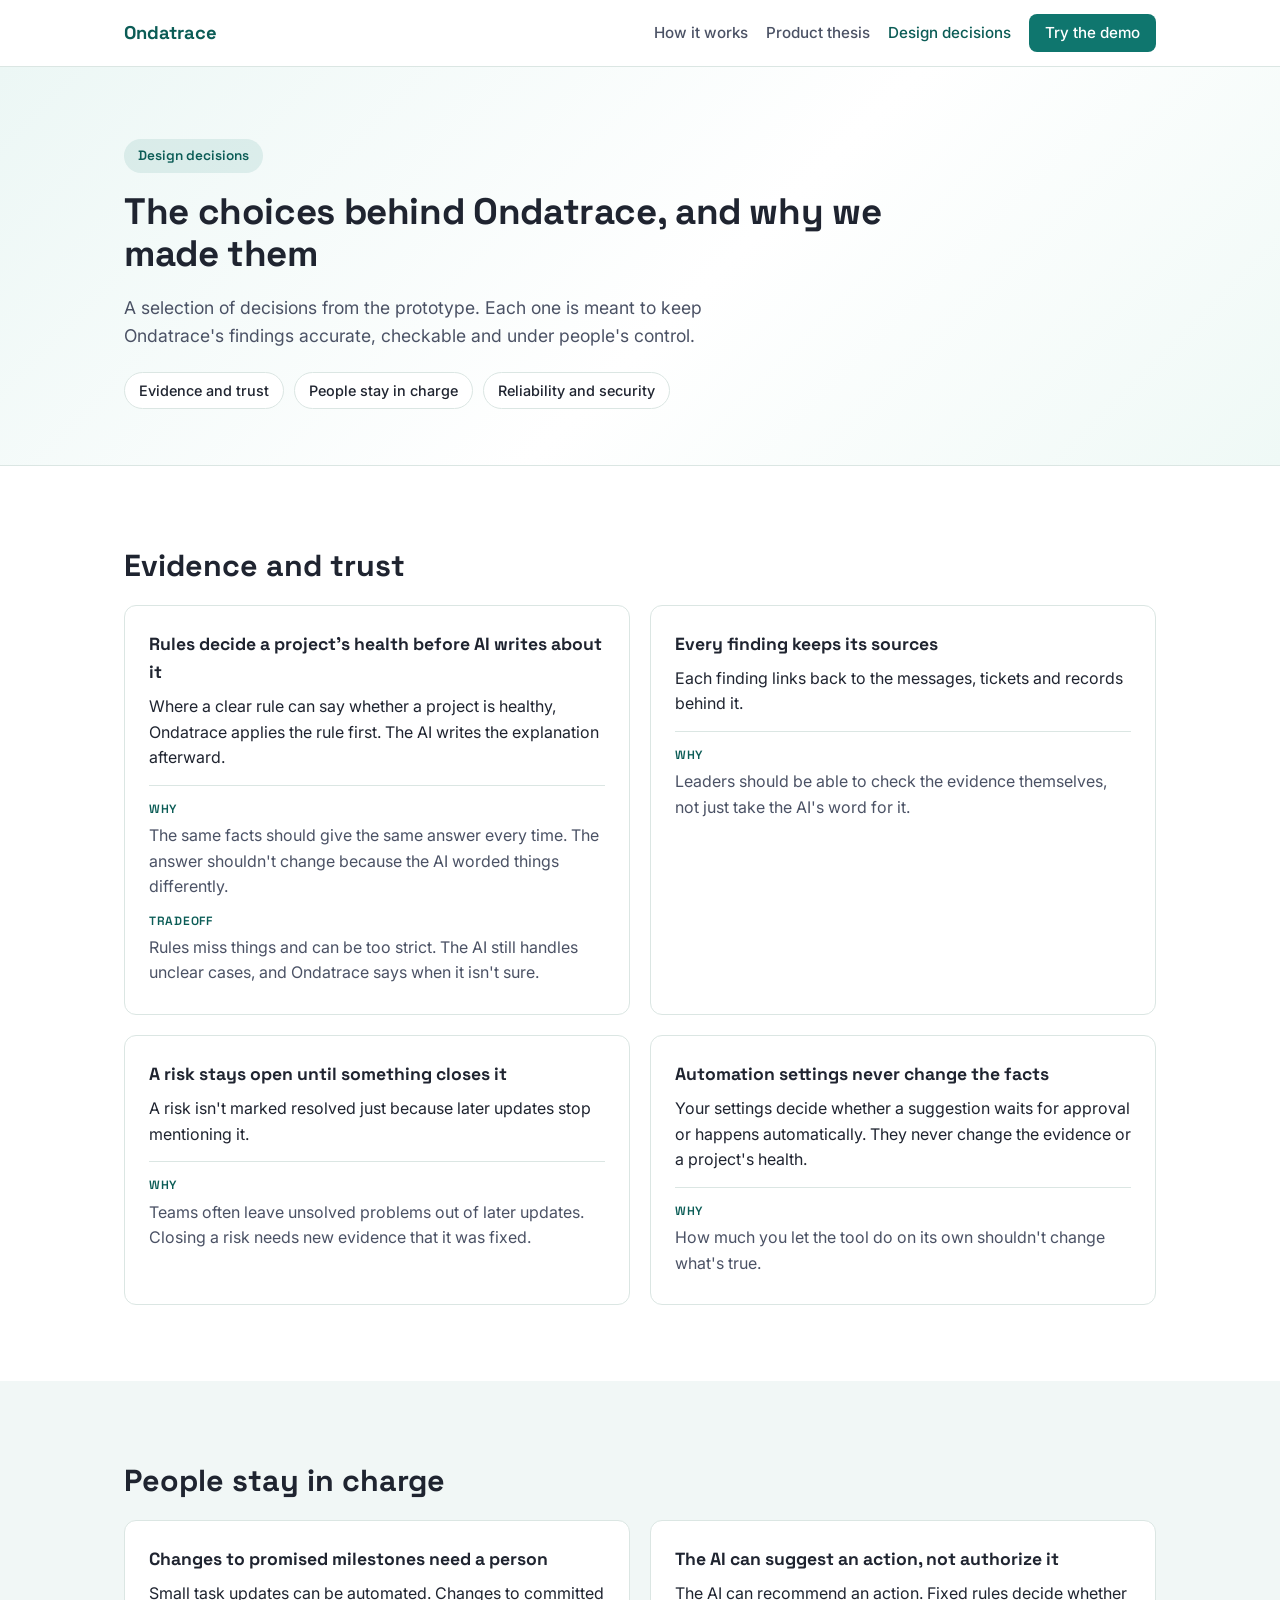
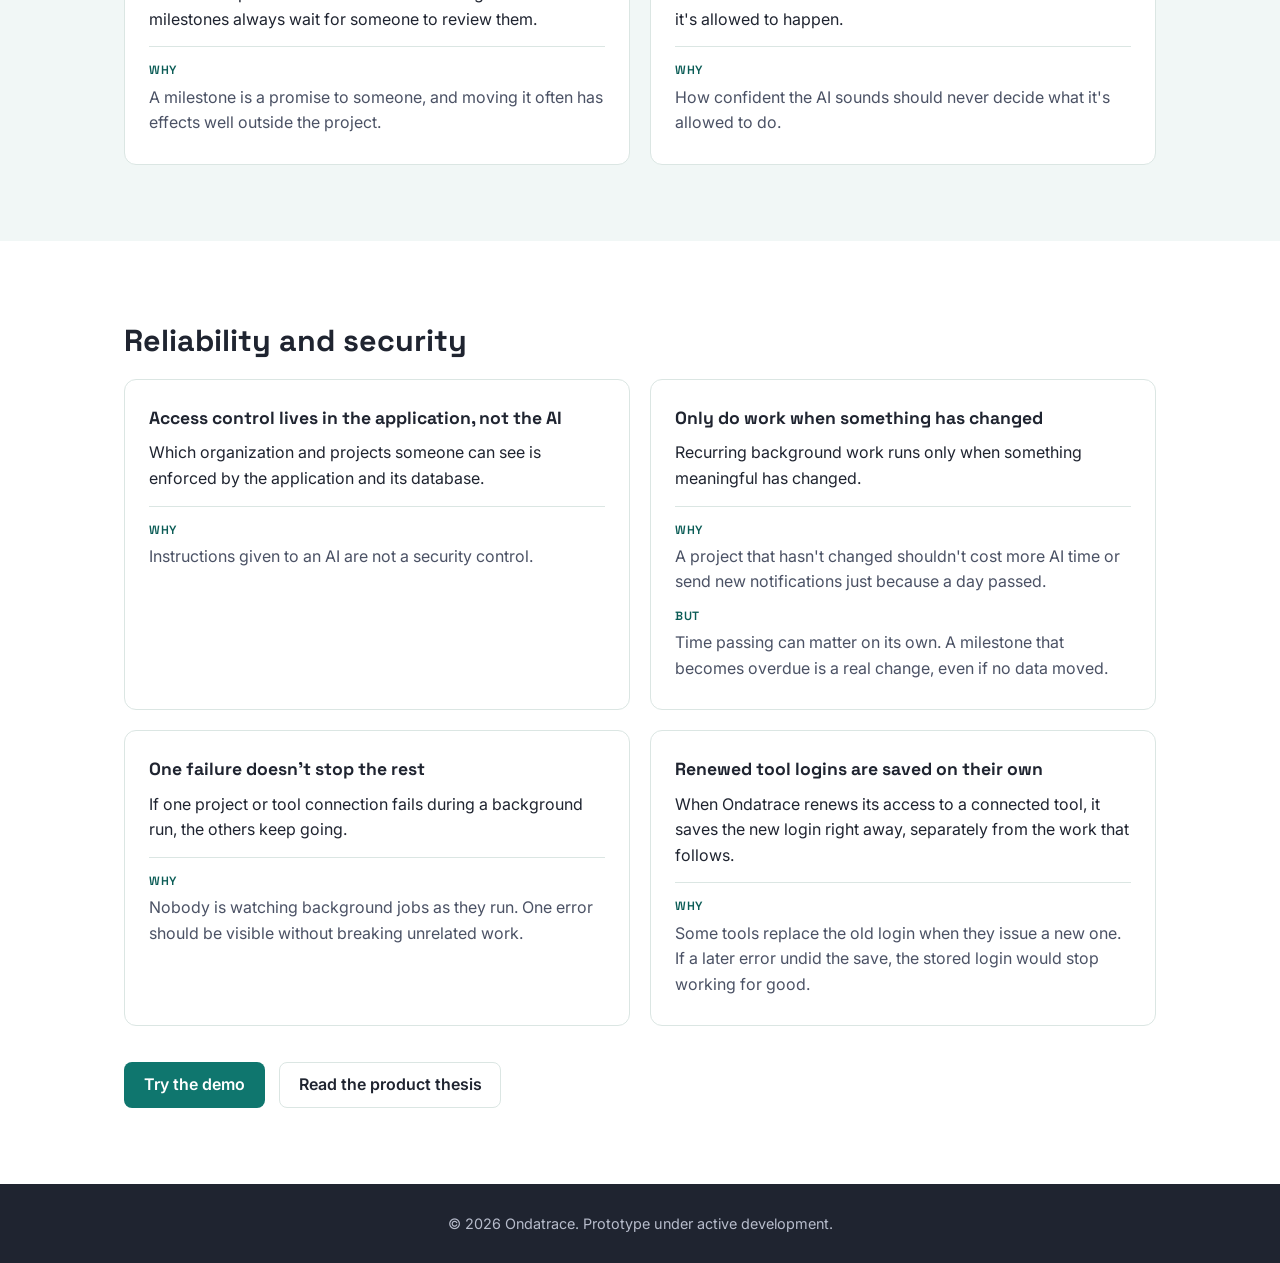
==== decisions/index.html @ 9f0ce98e "Rewrite the site in plain language and lead with the demo - The homepage now introduces the interact" ====
<!DOCTYPE html>
<html lang="en">
<head>
  <meta charset="UTF-8">
  <meta name="viewport" content="width=device-width, initial-scale=1.0">
  <meta name="color-scheme" content="light dark">
  <title>Design decisions — Ondatrace</title>
  <meta name="description" content="Choices made in the Ondatrace prototype, and the reasons behind them.">
  <link rel="icon" type="image/svg+xml" href="../favicon.svg">
  <link rel="preconnect" href="https://fonts.googleapis.com">
  <link rel="preconnect" href="https://fonts.gstatic.com" crossorigin>
  <link href="https://fonts.googleapis.com/css2?family=Space+Grotesk:wght@500;600;700&family=Inter:wght@400;500;600;700&display=swap" rel="stylesheet">
  <link rel="stylesheet" href="../style.css">
</head>
<body>
  <a href="#top" class="skip-link">Skip to main content</a>

  <header class="topbar">
    <div class="wrap topbar-inner">
      <a href="../" class="brand">Ondatrace</a>
      <nav class="topnav">
        <a href="../#how">How it works</a>
        <a href="../thesis/">Product thesis</a>
        <a href="../decisions/" aria-current="page">Design decisions</a>
        <a href="../try/" class="btn btn-small">Try the demo</a>
      </nav>
    </div>
  </header>

  <main id="top" tabindex="-1">
    <section class="doc-hero">
      <div class="wrap">
        <p class="hero-eyebrow">Design decisions</p>
        <h1>The choices behind Ondatrace, and why we made them</h1>
        <p class="doc-lede">A selection of decisions from the prototype. Each one is meant to keep Ondatrace's findings accurate, checkable and under people's control.</p>
        <nav class="doc-toc" aria-label="Decision groups">
          <a href="#trust">Evidence and trust</a>
          <a href="#people">People stay in charge</a>
          <a href="#reliability">Reliability and security</a>
        </nav>
      </div>
    </section>

    <section class="section" id="trust">
      <div class="wrap">
        <h2>Evidence and trust</h2>
        <div class="decisions">
          <article class="card decision">
            <h3>Rules decide a project's health before AI writes about it</h3>
            <p>Where a clear rule can say whether a project is healthy, Ondatrace applies the rule first. The AI writes the explanation afterward.</p>
            <dl>
              <dt>Why</dt><dd>The same facts should give the same answer every time. The answer shouldn't change because the AI worded things differently.</dd>
              <dt>Tradeoff</dt><dd>Rules miss things and can be too strict. The AI still handles unclear cases, and Ondatrace says when it isn't sure.</dd>
            </dl>
          </article>
          <article class="card decision">
            <h3>Every finding keeps its sources</h3>
            <p>Each finding links back to the messages, tickets and records behind it.</p>
            <dl>
              <dt>Why</dt><dd>Leaders should be able to check the evidence themselves, not just take the AI's word for it.</dd>
            </dl>
          </article>
          <article class="card decision">
            <h3>A risk stays open until something closes it</h3>
            <p>A risk isn't marked resolved just because later updates stop mentioning it.</p>
            <dl>
              <dt>Why</dt><dd>Teams often leave unsolved problems out of later updates. Closing a risk needs new evidence that it was fixed.</dd>
            </dl>
          </article>
          <article class="card decision">
            <h3>Automation settings never change the facts</h3>
            <p>Your settings decide whether a suggestion waits for approval or happens automatically. They never change the evidence or a project's health.</p>
            <dl>
              <dt>Why</dt><dd>How much you let the tool do on its own shouldn't change what's true.</dd>
            </dl>
          </article>
        </div>
      </div>
    </section>

    <section class="section section-alt" id="people">
      <div class="wrap">
        <h2>People stay in charge</h2>
        <div class="decisions">
          <article class="card decision">
            <h3>Changes to promised milestones need a person</h3>
            <p>Small task updates can be automated. Changes to committed milestones always wait for someone to review them.</p>
            <dl>
              <dt>Why</dt><dd>A milestone is a promise to someone, and moving it often has effects well outside the project.</dd>
            </dl>
          </article>
          <article class="card decision">
            <h3>The AI can suggest an action, not authorize it</h3>
            <p>The AI can recommend an action. Fixed rules decide whether it's allowed to happen.</p>
            <dl>
              <dt>Why</dt><dd>How confident the AI sounds should never decide what it's allowed to do.</dd>
            </dl>
          </article>
        </div>
      </div>
    </section>

    <section class="section" id="reliability">
      <div class="wrap">
        <h2>Reliability and security</h2>
        <div class="decisions">
          <article class="card decision">
            <h3>Access control lives in the application, not the AI</h3>
            <p>Which organization and projects someone can see is enforced by the application and its database.</p>
            <dl>
              <dt>Why</dt><dd>Instructions given to an AI are not a security control.</dd>
            </dl>
          </article>
          <article class="card decision">
            <h3>Only do work when something has changed</h3>
            <p>Recurring background work runs only when something meaningful has changed.</p>
            <dl>
              <dt>Why</dt><dd>A project that hasn't changed shouldn't cost more AI time or send new notifications just because a day passed.</dd>
              <dt>But</dt><dd>Time passing can matter on its own. A milestone that becomes overdue is a real change, even if no data moved.</dd>
            </dl>
          </article>
          <article class="card decision">
            <h3>One failure doesn't stop the rest</h3>
            <p>If one project or tool connection fails during a background run, the others keep going.</p>
            <dl>
              <dt>Why</dt><dd>Nobody is watching background jobs as they run. One error should be visible without breaking unrelated work.</dd>
            </dl>
          </article>
          <article class="card decision">
            <h3>Renewed tool logins are saved on their own</h3>
            <p>When Ondatrace renews its access to a connected tool, it saves the new login right away, separately from the work that follows.</p>
            <dl>
              <dt>Why</dt><dd>Some tools replace the old login when they issue a new one. If a later error undid the save, the stored login would stop working for good.</dd>
            </dl>
          </article>
        </div>
        <div class="hero-ctas" style="margin-top:36px">
          <a href="../try/" class="btn btn-primary">Try the demo</a>
          <a href="../thesis/" class="btn btn-ghost">Read the product thesis</a>
        </div>
      </div>
    </section>
  </main>

  <footer class="site-footer">
    <div class="wrap footer-inner">
      <p>&copy; 2026 Ondatrace. Prototype under active development.</p>
    </div>
  </footer>
</body>
</html>
---- style.css ----
:root {
  /* Matches the real product's own accent exactly (webapp/static/style.css) -- the marketing
     site previously used an unrelated blue/terracotta/cream palette that predated the webapp's
     own researched teal decision (blue-calm + green-restorative intersection, ~5.6:1 on white).
     A visitor should see the same brand on the site as in the product they sign up for. */
  --primary: #0f766e;
  --primary-dark: #0b5c56;
  /* Warm amber accent, reused from the product's own amber-family semantic color
     (status_agent's "at_risk" badge uses the same #92400e as its text color) rather than an
     arbitrary new hue -- ~7.1:1 on white. */
  --accent: #92400e;
  --bg: #ffffff;
  --bg-alt: #f1f7f6;
  --ink: #1f2430;
  --ink-soft: #4b5265;
  --border: #dbe6e3;
  --white: #ffffff;
  /* The footer band is always a dark navy panel in both themes, the same way the teal CTA panel
     below it is -- it never inherits from --ink, which flips meaning under dark mode. */
  --footer-bg: #1f2430;
  /* Accent color used as TEXT/icon color directly against the page background (links, icons,
     the hero eyebrow badge). Kept separate from --primary, which also serves as a button
     background and must stay a strong, saturated teal in both themes -- a color that reads well
     as small text against near-black would be too light to use as a filled button. */
  --accent-ink: var(--primary-dark);
  --accent-ink-bg: rgba(15, 118, 110, 0.1);
  --topbar-bg: rgba(255, 255, 255, 0.92);
  --hero-gradient: linear-gradient(135deg, #ecf7f5 0%, #ffffff 55%, #eff9f6 100%);

  --font-display: "Space Grotesk", "Inter", sans-serif;
  --font-body: "Inter", -apple-system, BlinkMacSystemFont, sans-serif;
}

/* ---------- dark mode ----------
   Two blocks with identical values, on purpose: the media-query block follows the visitor's OS
   setting by default, and the attribute block lets the on-page toggle override it explicitly in
   either direction (a manual "light" choice on a dark system, or "dark" on a light one). Plain
   CSS has no way to share the two without duplicating the declarations. */
@media (prefers-color-scheme: dark) {
  :root:not([data-theme="light"]) {
    --bg: #0d1117;
    --bg-alt: #131a22;
    --ink: #e6edf3;
    --ink-soft: #9aa4b2;
    --border: #333d49;
    --white: #161d27;
    --accent: #fbbf24;
    --accent-ink: #5eead4;
    --accent-ink-bg: rgba(45, 212, 191, 0.16);
    --topbar-bg: rgba(13, 17, 23, 0.9);
    --hero-gradient: linear-gradient(135deg, #0f1a19 0%, #0d1117 55%, #101a19 100%);
  }
}

:root[data-theme="dark"] {
  --bg: #0d1117;
  --bg-alt: #131a22;
  --ink: #e6edf3;
  --ink-soft: #9aa4b2;
  --border: #333d49;
  --white: #161d27;
  --accent: #fbbf24;
  --accent-ink: #5eead4;
  --accent-ink-bg: rgba(45, 212, 191, 0.16);
  --topbar-bg: rgba(13, 17, 23, 0.9);
  --hero-gradient: linear-gradient(135deg, #0f1a19 0%, #0d1117 55%, #101a19 100%);
}

/* ---------- larger text ---------- */
:root[data-text-size="large"] { font-size: 118%; }

* { box-sizing: border-box; }

html { scroll-behavior: smooth; }

body {
  margin: 0;
  background: var(--bg);
  color: var(--ink);
  font-family: var(--font-body);
  line-height: 1.6;
}

h1, h2, h3 { font-family: var(--font-display); color: var(--ink); margin: 0; }

.wrap {
  max-width: 1080px;
  margin: 0 auto;
  padding: 0 24px;
}

/* ---------- accessibility ---------- */
.skip-link {
  position: absolute;
  top: -48px;
  left: 12px;
  z-index: 100;
  background: var(--primary);
  color: #fff;
  padding: 10px 18px;
  border-radius: 8px;
  text-decoration: none;
  font-weight: 600;
  transition: top 0.15s ease;
}
.skip-link:focus { top: 12px; }

:focus-visible {
  outline: 2px solid var(--accent-ink);
  outline-offset: 2px;
}

/* ---------- topbar ---------- */
.topbar {
  position: sticky;
  top: 0;
  z-index: 10;
  background: var(--topbar-bg);
  backdrop-filter: blur(6px);
  border-bottom: 1px solid var(--border);
}

.topbar-inner {
  display: flex;
  align-items: center;
  justify-content: space-between;
  padding-top: 14px;
  padding-bottom: 14px;
}

.topbar-brand-group {
  display: flex;
  align-items: center;
  gap: 0.6rem;
}

/* Brand mascot -- the same component/animation as the real webapp's header, so the brand carries
   through from marketing site to product. Body/head/eyes use currentColor via --accent-ink so it
   automatically follows the same light/dark accent color everything else on this page already uses. */
.mascot-btn {
  display: inline-flex;
  align-items: center;
  justify-content: center;
  position: relative;
  background: none;
  border: none;
  padding: 0;
  cursor: pointer;
  color: var(--accent-ink);
}

.mascot-btn .mascot-body,
.mascot-btn .mascot-head,
.mascot-btn .mascot-arm-static,
.mascot-btn .mascot-arm-wave rect {
  fill: currentColor;
}

.mascot-btn .mascot-antenna { stroke: var(--accent); stroke-width: 2; }
.mascot-btn .mascot-antenna-tip { fill: var(--accent); }

.mascot-btn .mascot-arm-wave {
  transform-box: fill-box;
  transform-origin: 50% 0%;
}

@keyframes mascot-wave {
  0%, 100% { transform: rotate(0deg); }
  20% { transform: rotate(-30deg); }
  40% { transform: rotate(-50deg); }
  60% { transform: rotate(-30deg); }
  80% { transform: rotate(-50deg); }
}

.mascot-waving .mascot-arm-wave { animation: mascot-wave 0.8s ease-in-out; }

/* Assemble: each of the mascot's 9 accent pieces "pops" into place in a staggered sequence, on a
   plain click AND as the finale of the click-all-10-agent-robots combo below. */
.mascot-assemble > * {
  transform-box: fill-box;
  transform-origin: center;
}

@keyframes mascot-piece-pop {
  0% { transform: scale(0); opacity: 0; }
  55% { transform: scale(1.3); opacity: 1; }
  100% { transform: scale(1); opacity: 1; }
}

.mascot-piece-pop { animation: mascot-piece-pop 0.35s ease-out both; }

/* A short, encouraging line from the mascot -- a small bit of fun on top of what's otherwise a
   routine "did you check on your projects today" nudge. */
.mascot-quote-bubble {
  position: absolute;
  top: 100%;
  left: 50%;
  transform: translate(-50%, 4px) scale(0.9);
  background: var(--ink);
  color: var(--bg);
  font-size: 0.72rem;
  font-weight: 500;
  padding: 5px 9px;
  border-radius: 6px;
  white-space: nowrap;
  opacity: 0;
  pointer-events: none;
  transition: opacity 0.25s ease, transform 0.25s ease;
  z-index: 20;
}

.mascot-quote-bubble.mascot-quote-visible {
  opacity: 1;
  transform: translate(-50%, 8px) scale(1);
}

@media (prefers-reduced-motion: reduce) {
  .mascot-waving .mascot-arm-wave { animation: none; }
  .mascot-piece-pop { animation: none; }
  .mascot-quote-bubble { transition: opacity 0.01s linear; }
}

.brand {
  font-family: var(--font-display);
  font-weight: 700;
  font-size: 1.15rem;
  color: var(--accent-ink);
  text-decoration: none;
  display: inline-flex;
  align-items: center;
  gap: 0.4em;
}

.brand-mark {
  display: inline-block;
  width: 0.7em;
  height: 0.7em;
  border-radius: 3px;
  background: var(--primary);
  cursor: pointer;
}

.topnav { display: flex; align-items: center; gap: 18px; }

.topnav a {
  color: var(--ink-soft);
  text-decoration: none;
  font-weight: 500;
  font-size: 0.95rem;
}

.topnav a:hover { color: var(--accent-ink); }

/* ---------- icon buttons (theme / text-size toggles) ---------- */
.icon-btn {
  display: inline-flex;
  align-items: center;
  justify-content: center;
  width: 34px;
  height: 34px;
  padding: 0;
  background: none;
  border: 1.5px solid var(--border);
  border-radius: 8px;
  color: var(--ink-soft);
  font-family: var(--font-display);
  font-weight: 700;
  font-size: 0.9rem;
  cursor: pointer;
}
.icon-btn:hover { border-color: var(--accent-ink); color: var(--accent-ink); }
.icon-btn svg { width: 18px; height: 18px; }

/* Which icon shows is driven by CSS, not the `hidden` attribute -- keyed off data-theme (and the
   OS preference when no explicit choice has been made) the same way every color variable above
   already is. */
.icon-sun { display: none; }
.icon-moon { display: inline; }
@media (prefers-color-scheme: dark) {
  :root:not([data-theme="light"]) .icon-sun { display: inline; }
  :root:not([data-theme="light"]) .icon-moon { display: none; }
}
:root[data-theme="dark"] .icon-sun { display: inline; }
:root[data-theme="dark"] .icon-moon { display: none; }

/* ---------- buttons ---------- */
.btn {
  display: inline-block;
  border-radius: 8px;
  font-weight: 600;
  text-decoration: none;
  transition: transform 0.1s ease, box-shadow 0.15s ease;
}

.btn-primary {
  background: var(--primary);
  color: #fff;
  padding: 10px 20px;
}
.btn-primary:hover { background: var(--primary-dark); }

.btn-ghost {
  background: transparent;
  color: var(--ink);
  border: 1.5px solid var(--border);
  padding: 8.5px 18.5px;
}
.btn-ghost:hover { border-color: var(--accent-ink); color: var(--accent-ink); }

.btn-small { padding: 7px 16px; font-size: 0.9rem; color: #fff !important; background: var(--primary); }
.btn-small:hover { background: var(--primary-dark); }

.btn-large { font-size: 1.05rem; padding: 13px 26px; }

.hero-ctas .btn:hover { transform: translateY(-1px); }

/* ---------- hero ---------- */
.hero {
  /* Monochromatic teal wash, not a blue-to-purple blend -- a subtle tint of the brand's own
     primary rather than an unrelated multi-hue gradient. */
  background: var(--hero-gradient);
  padding: 96px 0 88px;
  border-bottom: 1px solid var(--border);
}

.hero-inner { max-width: 780px; }

.hero-eyebrow {
  display: inline-block;
  background: var(--accent-ink-bg);
  color: var(--accent-ink);
  font-family: var(--font-display);
  font-weight: 600;
  font-size: 0.85rem;
  padding: 6px 14px;
  border-radius: 999px;
  margin: 0 0 18px;
}

.hero h1 {
  font-size: 2.6rem;
  line-height: 1.15;
  letter-spacing: -0.01em;
  margin-bottom: 22px;
}

.hero-sub {
  font-size: 1.15rem;
  color: var(--ink-soft);
  max-width: 640px;
  margin-bottom: 34px;
}

.hero-ctas { display: flex; gap: 14px; flex-wrap: wrap; }

/* ---------- sections ---------- */
.section { padding: 76px 0; }
.section-alt { background: var(--bg-alt); }

.section h2 {
  font-size: 1.9rem;
  margin-bottom: 14px;
  display: flex;
  align-items: center;
  gap: 10px;
}

/* Replaces emoji section markers -- outline SVGs, single color via currentColor, no icon
   font/library dependency (matches this site's own zero-build-step convention). */
.section-icon {
  width: 1.4rem;
  height: 1.4rem;
  color: var(--accent-ink);
  flex-shrink: 0;
}

.section-lede {
  font-size: 1.05rem;
  color: var(--ink-soft);
  max-width: 700px;
  margin-bottom: 40px;
}

/* ---------- cards ---------- */
.cards {
  display: grid;
  gap: 20px;
}

.cards-3 { grid-template-columns: repeat(3, 1fr); }
.cards-agents { grid-template-columns: repeat(2, 1fr); }

.card {
  background: var(--white);
  border: 1px solid var(--border);
  border-radius: 12px;
  padding: 24px;
}

.card h3 {
  font-size: 1.1rem;
  margin-bottom: 8px;
}

.card p { margin: 0; color: var(--ink-soft); }

.card-example { border-left: 3px solid var(--accent); }

.eyebrow {
  font-family: var(--font-display);
  font-weight: 600;
  color: var(--accent);
  font-size: 0.8rem;
  text-transform: uppercase;
  letter-spacing: 0.06em;
  margin: 0 0 10px;
}

.agent-name {
  font-family: var(--font-display);
  font-weight: 600;
  font-size: 1.05rem;
  color: var(--ink);
  margin: 0 0 8px;
  display: flex;
  align-items: center;
  gap: 0.5em;
}

.agent-robot { flex-shrink: 0; }

.agent-robot-btn {
  display: inline-flex;
  align-items: center;
  justify-content: center;
  flex-shrink: 0;
  background: none;
  border: none;
  padding: 6px;
  margin: -6px 0;
  line-height: 0;
  cursor: pointer;
}

@keyframes robot-nod { 0%, 100% { transform: rotate(0deg); } 30% { transform: rotate(-10deg); } 60% { transform: rotate(7deg); } }
@keyframes robot-tick { 0%, 100% { transform: scale(1); } 45% { transform: scale(1.25); } }
@keyframes robot-blink { 0%, 60%, 100% { opacity: 1; } 30% { opacity: 0.25; } }
@keyframes robot-shake { 0%, 100% { transform: translateX(0); } 20% { transform: translateX(-4px); } 40% { transform: translateX(4px); } 60% { transform: translateX(-3px); } 80% { transform: translateX(3px); } }
@keyframes robot-bounce { 0%, 100% { transform: translateY(0); } 30% { transform: translateY(-7px); } 55% { transform: translateY(0); } 75% { transform: translateY(-3px); } }
@keyframes robot-scan { 0%, 100% { transform: scale(1); } 50% { transform: scale(1.18); } }
@keyframes robot-wiggle { 0%, 100% { transform: rotate(0deg); } 25% { transform: rotate(10deg); } 50% { transform: rotate(-10deg); } 75% { transform: rotate(6deg); } }
@keyframes robot-broadcast { 0%, 100% { transform: scale(1); opacity: 1; } 50% { transform: scale(1.3); opacity: 0.55; } }
@keyframes robot-spin { 0% { transform: rotate(0deg); } 100% { transform: rotate(360deg); } }
@keyframes robot-flip { 0% { transform: rotateX(0deg); } 100% { transform: rotateX(360deg); } }

.robot-play-nod { animation: robot-nod 0.7s ease-in-out; }
.robot-play-tick { animation: robot-tick 0.5s ease; }
.robot-play-blink { animation: robot-blink 0.6s ease-in-out 2; }
.robot-play-shake { animation: robot-shake 0.5s ease-in-out; }
.robot-play-bounce { animation: robot-bounce 0.7s ease-in-out; }
.robot-play-scan { animation: robot-scan 0.8s ease-in-out; }
.robot-play-wiggle { animation: robot-wiggle 0.6s ease-in-out; }
.robot-play-broadcast { animation: robot-broadcast 0.7s ease-in-out; }
.robot-play-spin { animation: robot-spin 0.6s ease-in-out; }
.robot-play-flip { animation: robot-flip 0.7s ease-in-out; }

@media (prefers-reduced-motion: reduce) {
  .robot-play-nod, .robot-play-tick, .robot-play-blink, .robot-play-shake, .robot-play-bounce,
  .robot-play-scan, .robot-play-wiggle, .robot-play-broadcast, .robot-play-spin, .robot-play-flip {
    animation: none;
  }
}

.agents-footnote {
  margin-top: 30px;
  color: var(--ink-soft);
  font-size: 0.95rem;
}

/* ---------- status pills ---------- */
.pill {
  display: inline-block;
  padding: 1px 9px;
  border-radius: 999px;
  font-size: 0.82rem;
  font-weight: 600;
  white-space: nowrap;
}
.pill-on_track { background: #dcfce7; color: #166534; }
.pill-at_risk { background: #fef3c7; color: #92400e; }
.pill-off_track { background: #fee2e2; color: #991b1b; }
.pill-insufficient { background: #e5e7eb; color: #374151; }

/* ---------- pricing ---------- */
.pricing-box {
  background: var(--white);
  border: 1px solid var(--border);
  border-radius: 12px;
  padding: 32px;
  max-width: 640px;
}

.pricing-line { margin: 0 0 12px; }
.pricing-line:last-child { margin-bottom: 0; }
.muted { color: var(--ink-soft); font-size: 0.92rem; }

/* ---------- CTA footer ---------- */
.cta-footer {
  /* Monochromatic within the teal family, not a blue-to-purple blend. Always a dark teal panel
     regardless of page theme, same reasoning as --footer-bg below. */
  background: linear-gradient(120deg, var(--primary) 0%, #0b4f4a 100%);
  padding: 72px 0;
  text-align: center;
}

.cta-footer h2 {
  color: #fff;
  font-size: 2rem;
  margin-bottom: 14px;
}

.cta-footer p {
  color: rgba(255, 255, 255, 0.85);
  font-size: 1.05rem;
  margin: 0 0 26px;
}

.cta-footer .btn-primary {
  background: #fff;
  color: var(--primary-dark);
}
.cta-footer .btn-primary:hover { background: #f4f4f5; }

.cta-with-robot {
  display: flex;
  align-items: center;
  justify-content: center;
  gap: 14px;
}

/* The click-all-10-combo's landing spot (see the inline script) -- hidden until the combo fires,
   then fades/scales in. Always a light color, not the theme-following --accent-ink: the CTA
   panel is always a dark teal gradient regardless of page theme, and --accent-ink resolves to a
   DARK teal in light mode, which would be invisible against it. */
.cta-robot {
  color: #fff;
  opacity: 0;
  transform: scale(0.4);
  transition: opacity 0.3s ease, transform 0.3s ease;
}
.cta-robot.cta-robot-visible { opacity: 1; transform: scale(1); }

/* ---------- footer ---------- */
.site-footer {
  background: var(--footer-bg);
  padding: 28px 0;
}

.footer-inner p {
  margin: 0;
  color: #b7bccb;
  font-size: 0.9rem;
  text-align: center;
}

/* ---------- logo click animation (just for fun) ---------- */
@keyframes mark-pop {
  0% { transform: rotate(0deg) scale(1); border-radius: 3px; }
  35% { transform: rotate(180deg) scale(1.4); border-radius: 50%; }
  70% { transform: rotate(300deg) scale(0.85); border-radius: 3px; }
  100% { transform: rotate(360deg) scale(1); border-radius: 3px; }
}
.mark-pop { animation: mark-pop 0.6s ease; }

.confetti-dot {
  position: fixed;
  width: 8px;
  height: 8px;
  border-radius: 50%;
  pointer-events: none;
  z-index: 999;
  transform: translate(-50%, -50%);
  animation: confetti-burst 0.6s ease-out forwards;
}
@keyframes confetti-burst {
  0% { transform: translate(-50%, -50%) scale(1); opacity: 1; }
  100% { transform: translate(calc(-50% + var(--dx)), calc(-50% + var(--dy))) scale(0.4); opacity: 0; }
}
@media (prefers-reduced-motion: reduce) {
  .mark-pop { animation: none; }
  .confetti-dot { animation: none; opacity: 0; }
}

/* ---------- responsive ---------- */
@media (max-width: 760px) {
  .hero { padding: 64px 0 56px; }
  .hero h1 { font-size: 1.9rem; }
  .cards-3, .cards-agents { grid-template-columns: 1fr; }
  .topnav { gap: 10px; }
  .topnav a:not(.btn) { display: none; }
}

/* ---------- document pages (product thesis, design decisions) ---------- */
.topnav a[aria-current="page"] { color: var(--accent-ink); }

.doc-hero {
  background: var(--hero-gradient);
  padding: 72px 0 56px;
  border-bottom: 1px solid var(--border);
}
.doc-hero h1 { font-size: 2.3rem; line-height: 1.15; letter-spacing: -0.01em; margin-bottom: 18px; max-width: 780px; }
.doc-lede { font-size: 1.1rem; color: var(--ink-soft); max-width: 680px; margin: 0 0 14px; }
.doc-toc { display: flex; flex-wrap: wrap; gap: 10px; margin-top: 22px; }
.doc-toc a {
  border: 1px solid var(--border); background: var(--white); color: var(--ink);
  border-radius: 999px; padding: 6px 14px; font-size: 0.9rem; font-weight: 500; text-decoration: none;
}
.doc-toc a:hover { border-color: var(--accent-ink); color: var(--accent-ink); }

.hypotheses { list-style: none; margin: 24px 0 0; padding: 0; display: grid; gap: 16px; }
.hypotheses > li { display: grid; grid-template-columns: 44px minmax(0, 1fr); gap: 18px; align-items: start; }
.hypotheses > li p + p, .hypotheses > li p + ol, .hypotheses > li ol + p { margin-top: 10px; }
.hyp-num {
  display: grid; place-items: center; width: 44px; height: 44px; border-radius: 50%;
  background: var(--accent-ink-bg); color: var(--accent-ink);
  font-family: var(--font-display); font-weight: 700; font-size: 1.15rem;
}

.ladder { list-style: none; counter-reset: step; margin: 12px 0 0; padding: 0; display: flex; flex-wrap: wrap; gap: 6px; }
.ladder li {
  counter-increment: step; font-size: 0.9rem; color: var(--ink);
  border: 1px solid var(--border); border-radius: 8px; padding: 6px 10px;
  background: color-mix(in srgb, var(--primary) calc(var(--lvl, 1) * 1%), var(--white));
}
.ladder li::before { content: counter(step) ". "; color: var(--accent-ink); font-weight: 600; }
.ladder li:nth-child(1) { --lvl: 4; } .ladder li:nth-child(2) { --lvl: 8; } .ladder li:nth-child(3) { --lvl: 12; }
.ladder li:nth-child(4) { --lvl: 16; } .ladder li:nth-child(5) { --lvl: 20; }

.flows { display: grid; grid-template-columns: 1fr; gap: 14px; margin: 18px 0; }
.flows .eyebrow { margin-bottom: 6px; }
.flow { list-style: none; margin: 0; padding: 0; display: flex; flex-wrap: wrap; align-items: center; gap: 6px; }
.flow li {
  font-size: 0.92rem; font-weight: 500; padding: 6px 12px; border-radius: 999px;
  background: var(--accent-ink-bg); color: var(--accent-ink);
}
.flow li + li::before { content: "→"; margin-right: 8px; color: var(--ink-soft); font-weight: 400; }
.flow-not li { background: transparent; border: 1px dashed var(--border); color: var(--ink-soft); text-decoration: line-through; text-decoration-color: var(--ink-soft); }
.flow-not li + li::before { text-decoration: none; display: inline-block; }

.pull { margin: 18px 0; padding: 16px 20px; border-left: 4px solid var(--primary); background: var(--bg-alt); border-radius: 0 10px 10px 0; }
.pull p:last-child { font-family: var(--font-display); font-size: 1.2rem; font-weight: 600; color: var(--ink); margin: 0; }

.falsify { list-style: none; margin: 0; padding: 0; display: grid; grid-template-columns: repeat(2, minmax(0, 1fr)); gap: 12px; max-width: 900px; }
.falsify li {
  background: var(--white); border: 1px solid var(--border); border-radius: 10px;
  padding: 14px 16px 14px 44px; position: relative; color: var(--ink);
}
.falsify li::before {
  content: "✕"; position: absolute; left: 16px; top: 14px; color: var(--accent); font-weight: 700;
}

.decisions { display: grid; grid-template-columns: repeat(2, minmax(0, 1fr)); gap: 20px; }
.decision > p { color: var(--ink); }
.decision dl { margin: 14px 0 0; padding-top: 14px; border-top: 1px solid var(--border); display: grid; gap: 8px; }
.decision dt {
  font-family: var(--font-display); font-weight: 600; font-size: 0.75rem;
  text-transform: uppercase; letter-spacing: 0.06em; color: var(--accent-ink);
}
.decision dd { margin: -4px 0 4px; color: var(--ink-soft); }

@media (max-width: 760px) {
  .doc-hero { padding: 52px 0 40px; }
  .doc-hero h1 { font-size: 1.8rem; }
  .hypotheses > li { grid-template-columns: 1fr; gap: 10px; }
  .falsify, .decisions { grid-template-columns: 1fr; }
}
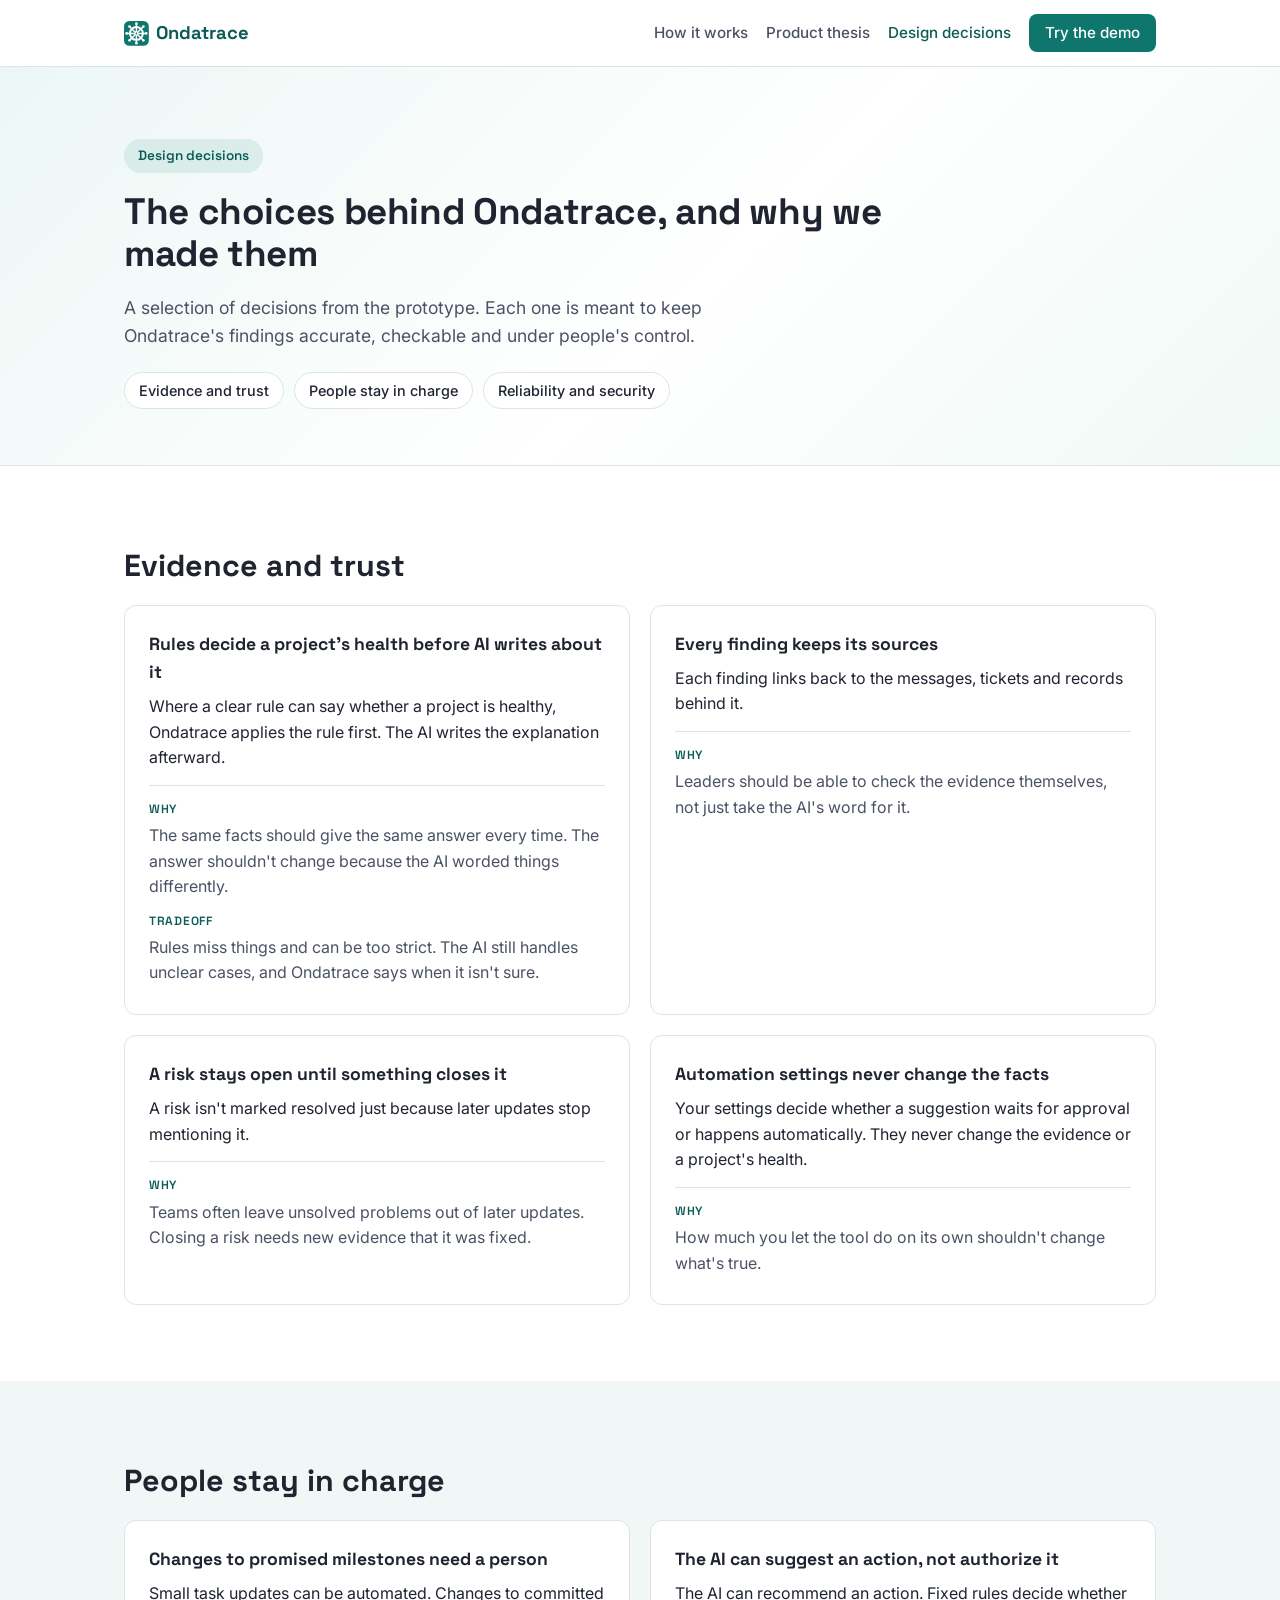
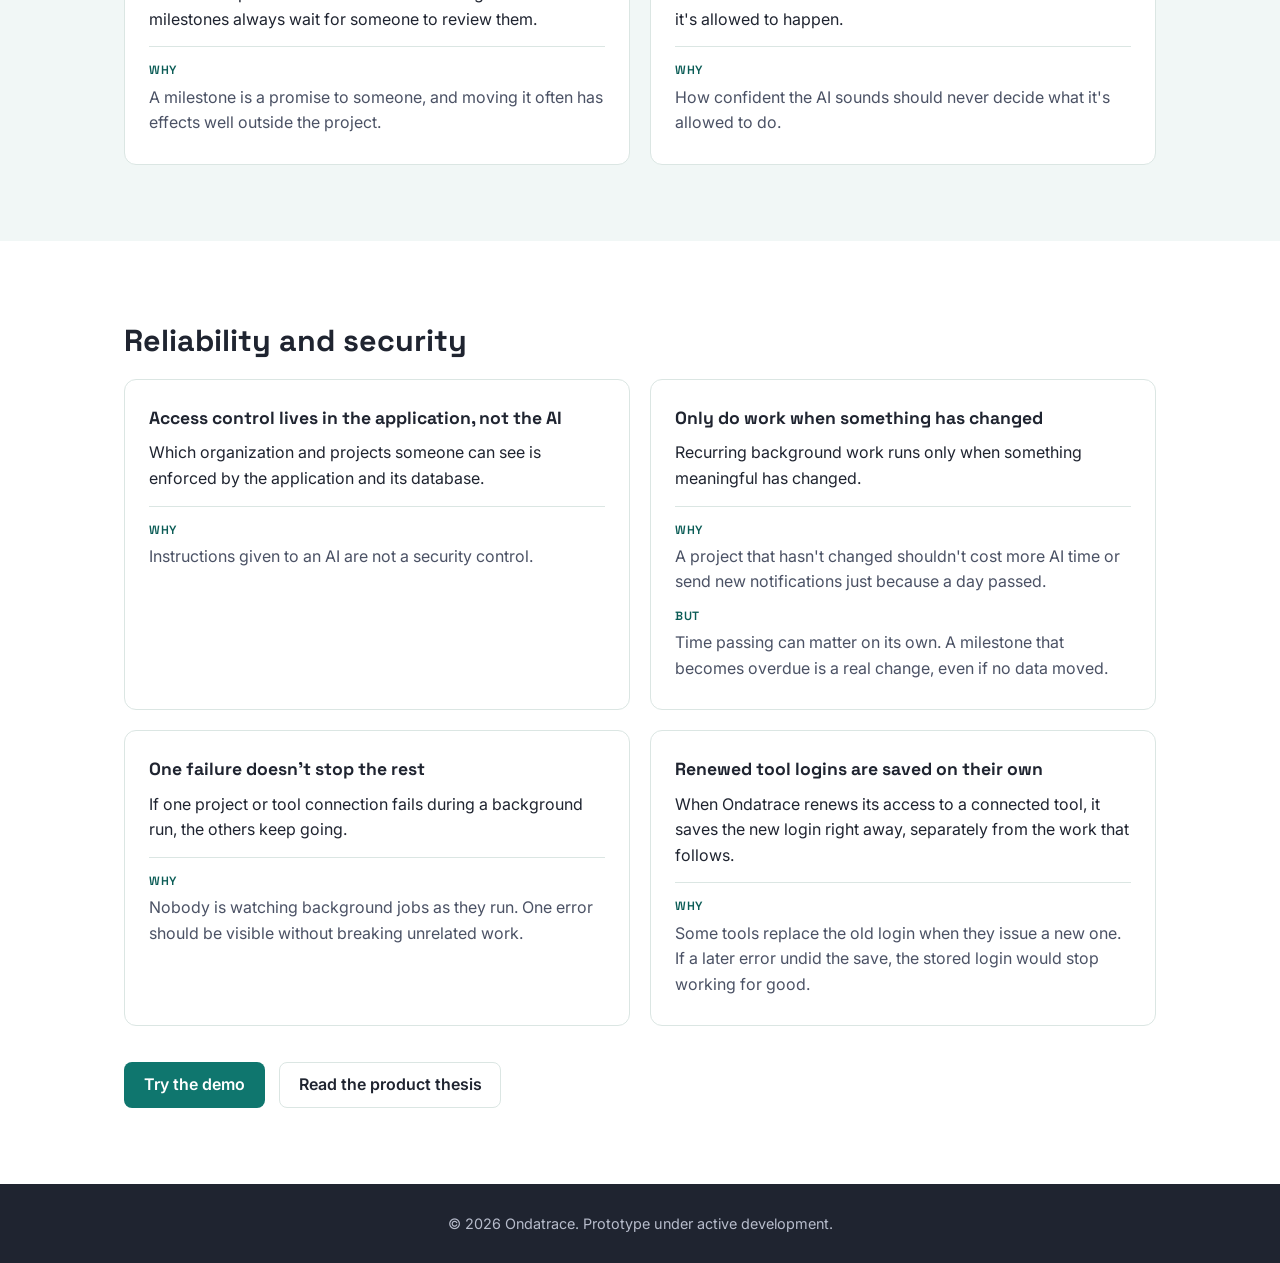
==== commit 7250b071: "Add a ship's wheel logo mark The favicon and a new mark beside the name in the site header and the d" ====
--- a/decisions/index.html
+++ b/decisions/index.html
@@ -17,7 +17,7 @@
 
   <header class="topbar">
     <div class="wrap topbar-inner">
-      <a href="../" class="brand">Ondatrace</a>
+      <a href="../" class="brand"><svg class="brand-mark" viewBox="0 0 32 32" aria-hidden="true"><rect width="32" height="32" rx="7" fill="#0f766e"/><g stroke="#ffffff" stroke-width="1.9" stroke-linecap="round"><line x1="16.00" y1="12.80" x2="16.00" y2="3.80"/><line x1="18.26" y1="13.74" x2="24.63" y2="7.37"/><line x1="19.20" y1="16.00" x2="28.20" y2="16.00"/><line x1="18.26" y1="18.26" x2="24.63" y2="24.63"/><line x1="16.00" y1="19.20" x2="16.00" y2="28.20"/><line x1="13.74" y1="18.26" x2="7.37" y2="24.63"/><line x1="12.80" y1="16.00" x2="3.80" y2="16.00"/><line x1="13.74" y1="13.74" x2="7.37" y2="7.37"/></g><g fill="#ffffff"><circle cx="16.00" cy="3.40" r="1.7"/><circle cx="24.91" cy="7.09" r="1.7"/><circle cx="28.60" cy="16.00" r="1.7"/><circle cx="24.91" cy="24.91" r="1.7"/><circle cx="16.00" cy="28.60" r="1.7"/><circle cx="7.09" cy="24.91" r="1.7"/><circle cx="3.40" cy="16.00" r="1.7"/><circle cx="7.09" cy="7.09" r="1.7"/></g><circle cx="16" cy="16" r="8.3" fill="none" stroke="#ffffff" stroke-width="2.6"/><circle cx="16" cy="16" r="3" fill="#ffffff"/><circle cx="16" cy="16" r="1.1" fill="#0f766e"/></svg>Ondatrace</a>
       <nav class="topnav">
         <a href="../#how">How it works</a>
         <a href="../thesis/">Product thesis</a>
--- a/style.css
+++ b/style.css
@@ -233,11 +233,9 @@
 
 .brand-mark {
   display: inline-block;
-  width: 0.7em;
-  height: 0.7em;
-  border-radius: 3px;
-  background: var(--primary);
-  cursor: pointer;
+  width: 1.35em;
+  height: 1.35em;
+  flex-shrink: 0;
 }
 
 .topnav { display: flex; align-items: center; gap: 18px; }
